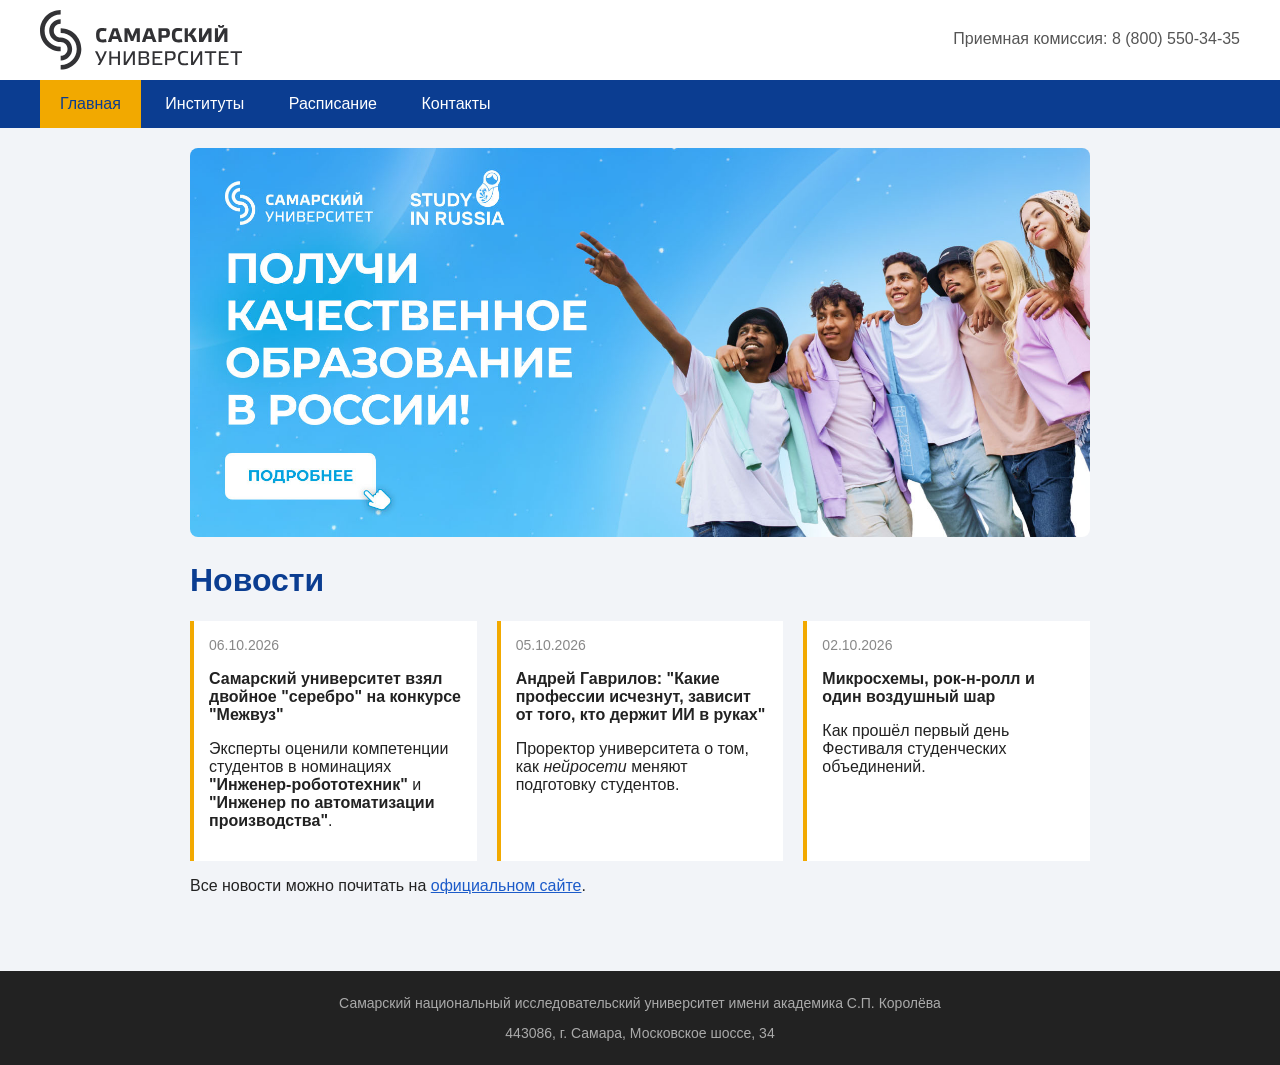
==== lab2/index.html @ c814abed "change banner" ====
<!DOCTYPE html>
<html lang="ru">
<head>
    <meta charset="UTF-8">
    <title>Самарский университет</title>
    <link rel="stylesheet" href="style.css">
</head>
<body>
    <div id="header">
        <a href="index.html"><img src="img/logo.svg" alt="Самарский университет" class="logo"></a>
        <span class="phone">Приемная комиссия: 8 (800) 550-34-35</span>
    </div>
    <div id="menu">
        <a href="index.html" class="active">Главная</a>
        <a href="institutes.html">Институты</a>
        <a href="schedule.html">Расписание</a>
        <a href="contacts.html">Контакты</a>
    </div>

    <div class="content">
        <img src="img/banner.jpg" alt="Образование в России" class="banner">

        <h1>Новости</h1>
        <div class="news">
            <div class="card">
                <span class="date">06.10.2026</span>
                <h3>Самарский университет взял двойное "серебро" на конкурсе "Межвуз"</h3>
                <p>Эксперты оценили компетенции студентов в номинациях <b>"Инженер-робототехник"</b> и <b>"Инженер по автоматизации производства"</b>.</p>
            </div>
            <div class="card">
                <span class="date">05.10.2026</span>
                <h3>Андрей Гаврилов: "Какие профессии исчезнут, зависит от того, кто держит ИИ в руках"</h3>
                <p>Проректор университета о том, как <i>нейросети</i> меняют подготовку студентов.</p>
            </div>
            <div class="card">
                <span class="date">02.10.2026</span>
                <h3>Микросхемы, рок-н-ролл и один воздушный шар</h3>
                <p>Как прошёл первый день Фестиваля студенческих объединений.</p>
            </div>
        </div>
        <p>Все новости можно почитать на <a href="https://ssau.ru/news">официальном сайте</a>.</p>
    </div>

    <div id="footer">
        <p>Самарский национальный исследовательский университет имени академика С.П. Королёва</p>
        <p>443086, г. Самара, Московское шоссе, 34</p>
    </div>
</body>
</html>
---- lab2/style.css ----
body {
    margin: 0;
    font-family: Arial, sans-serif;
    background-color: #f2f4f8;
    color: #222;
}

h1 {
    color: #0b3d91;
}

#header {
    background-color: white;
    padding: 10px 40px;
    overflow: hidden;
}

.logo {
    height: 60px;
    float: left;
}

.phone {
    float: right;
    margin-top: 20px;
    color: #555;
}

#menu {
    background-color: #0b3d91;
    padding: 0 40px;
}

#menu a {
    display: inline-block;
    color: white;
    text-decoration: none;
    padding: 15px 20px;
}

#menu a:hover {
    background-color: #1c5bc9;
}

#menu a.active {
    background-color: #f2a900;
    color: #0b3d91;
}

.content {
    width: 900px;
    margin: 0 auto;
    padding: 20px;
}

.banner {
    width: 100%;
    border-radius: 8px;
}

.news {
    display: flex;
    gap: 20px;
}

.card {
    background-color: white;
    padding: 15px;
    border-left: 4px solid #f2a900;
    width: 33%;
}

.card h3 {
    font-size: 16px;
}

.date {
    color: #888;
    font-size: 14px;
}

a {
    color: #1c5bc9;
}

table {
    border-collapse: collapse;
    width: 100%;
    background-color: white;
}

th {
    background-color: #0b3d91;
    color: white;
    padding: 10px;
}

td {
    border: 1px solid #ccc;
    padding: 8px;
}

tr:nth-child(even) {
    background-color: #e8eef9;
}

.left {
    text-align: left;
}

.center {
    text-align: center;
}

.right {
    text-align: right;
}

.note {
    margin-top: 20px;
    color: #555;
}

#footer {
    background-color: #222;
    color: #aaa;
    text-align: center;
    padding: 10px;
    margin-top: 40px;
    font-size: 14px;
}
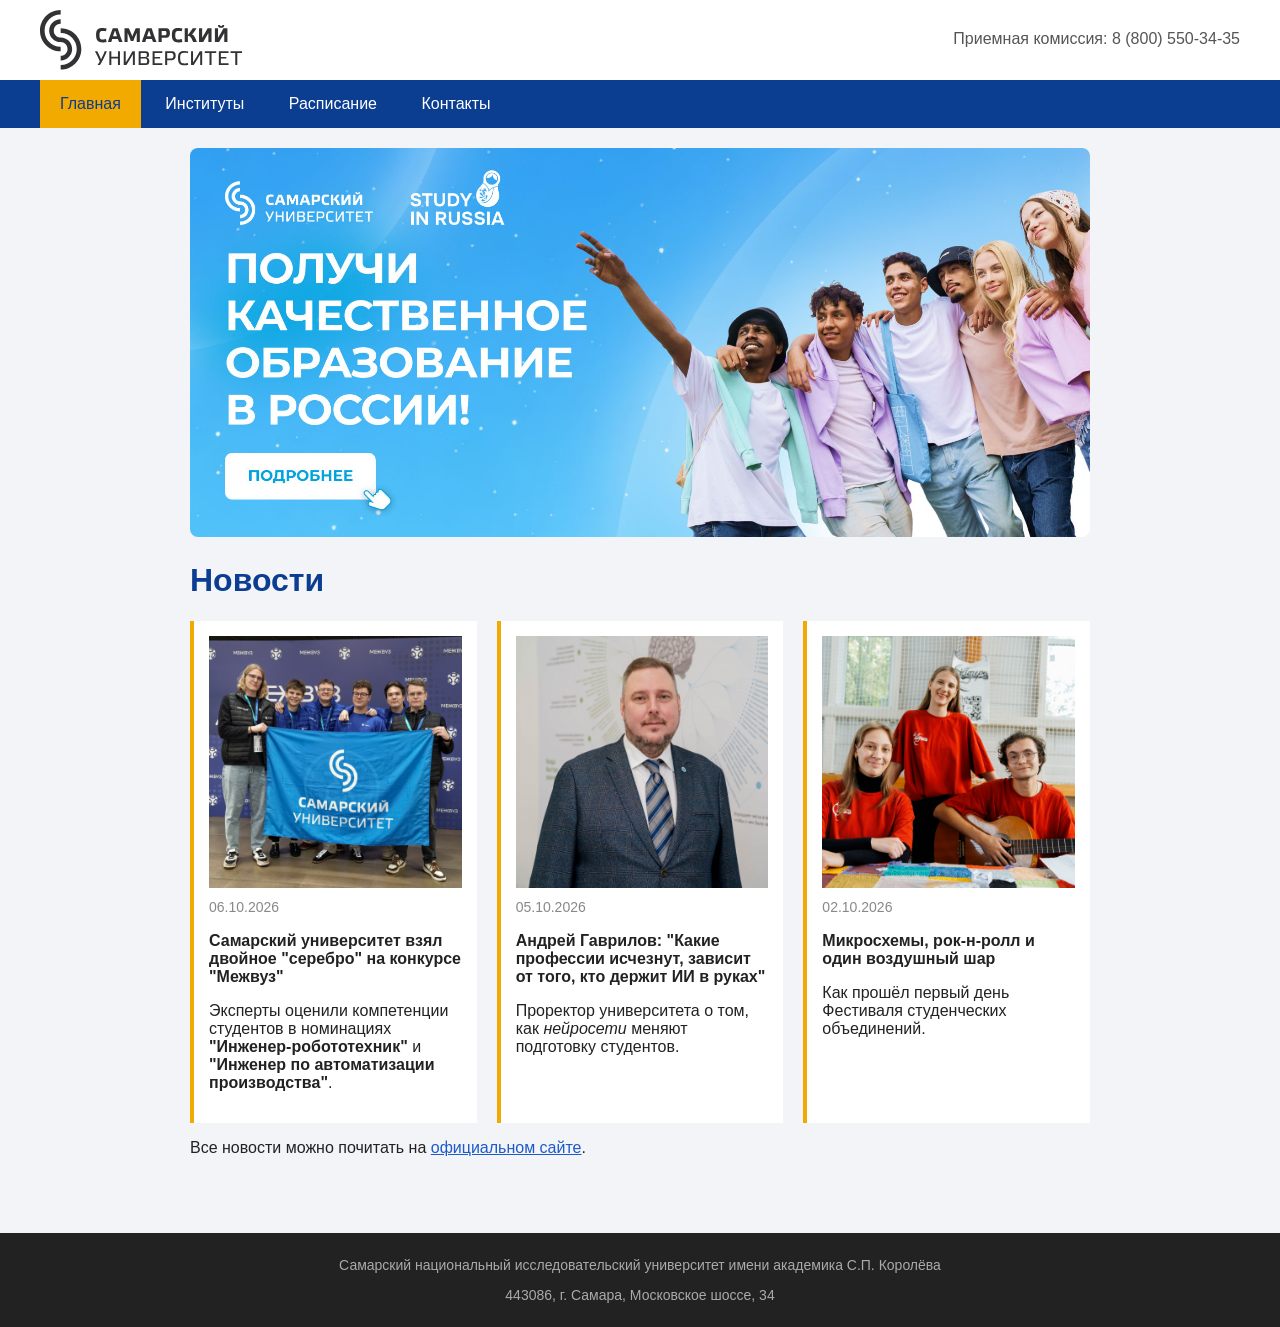
==== commit d214d526: "add images" ====
--- a/lab2/index.html
+++ b/lab2/index.html
@@ -23,16 +23,19 @@
         <h1>Новости</h1>
         <div class="news">
             <div class="card">
+                <img src="img/news1.png" alt="Новость">
                 <span class="date">06.10.2026</span>
                 <h3>Самарский университет взял двойное "серебро" на конкурсе "Межвуз"</h3>
                 <p>Эксперты оценили компетенции студентов в номинациях <b>"Инженер-робототехник"</b> и <b>"Инженер по автоматизации производства"</b>.</p>
             </div>
             <div class="card">
+                <img src="img/news2.png" alt="Новость">
                 <span class="date">05.10.2026</span>
                 <h3>Андрей Гаврилов: "Какие профессии исчезнут, зависит от того, кто держит ИИ в руках"</h3>
                 <p>Проректор университета о том, как <i>нейросети</i> меняют подготовку студентов.</p>
             </div>
             <div class="card">
+                <img src="img/news3.png" alt="Новость">
                 <span class="date">02.10.2026</span>
                 <h3>Микросхемы, рок-н-ролл и один воздушный шар</h3>
                 <p>Как прошёл первый день Фестиваля студенческих объединений.</p>
--- a/lab2/style.css
+++ b/lab2/style.css
@@ -129,3 +129,47 @@
     margin-top: 40px;
     font-size: 14px;
 }
+
+.square {
+    list-style-type: square;
+}
+
+.card img {
+    display: block;
+    width: 100%;
+    margin-bottom: 10px;
+}
+
+.grid {
+    display: flex;
+    flex-wrap: wrap;
+    gap: 10px;
+}
+
+.item {
+    background-color: white;
+    width: 195px;
+    padding: 10px;
+    text-align: center;
+    box-shadow: 0 1px 4px rgba(0, 0, 0, 0.15);
+}
+
+.item img {
+    width: 180px;
+    height: 120px;
+}
+
+.item a {
+    display: block;
+    margin-top: 10px;
+    text-decoration: none;
+}
+
+.item a:hover {
+    text-decoration: underline;
+}
+
+.item p {
+    margin: 5px 0 0;
+    font-size: 14px;
+}
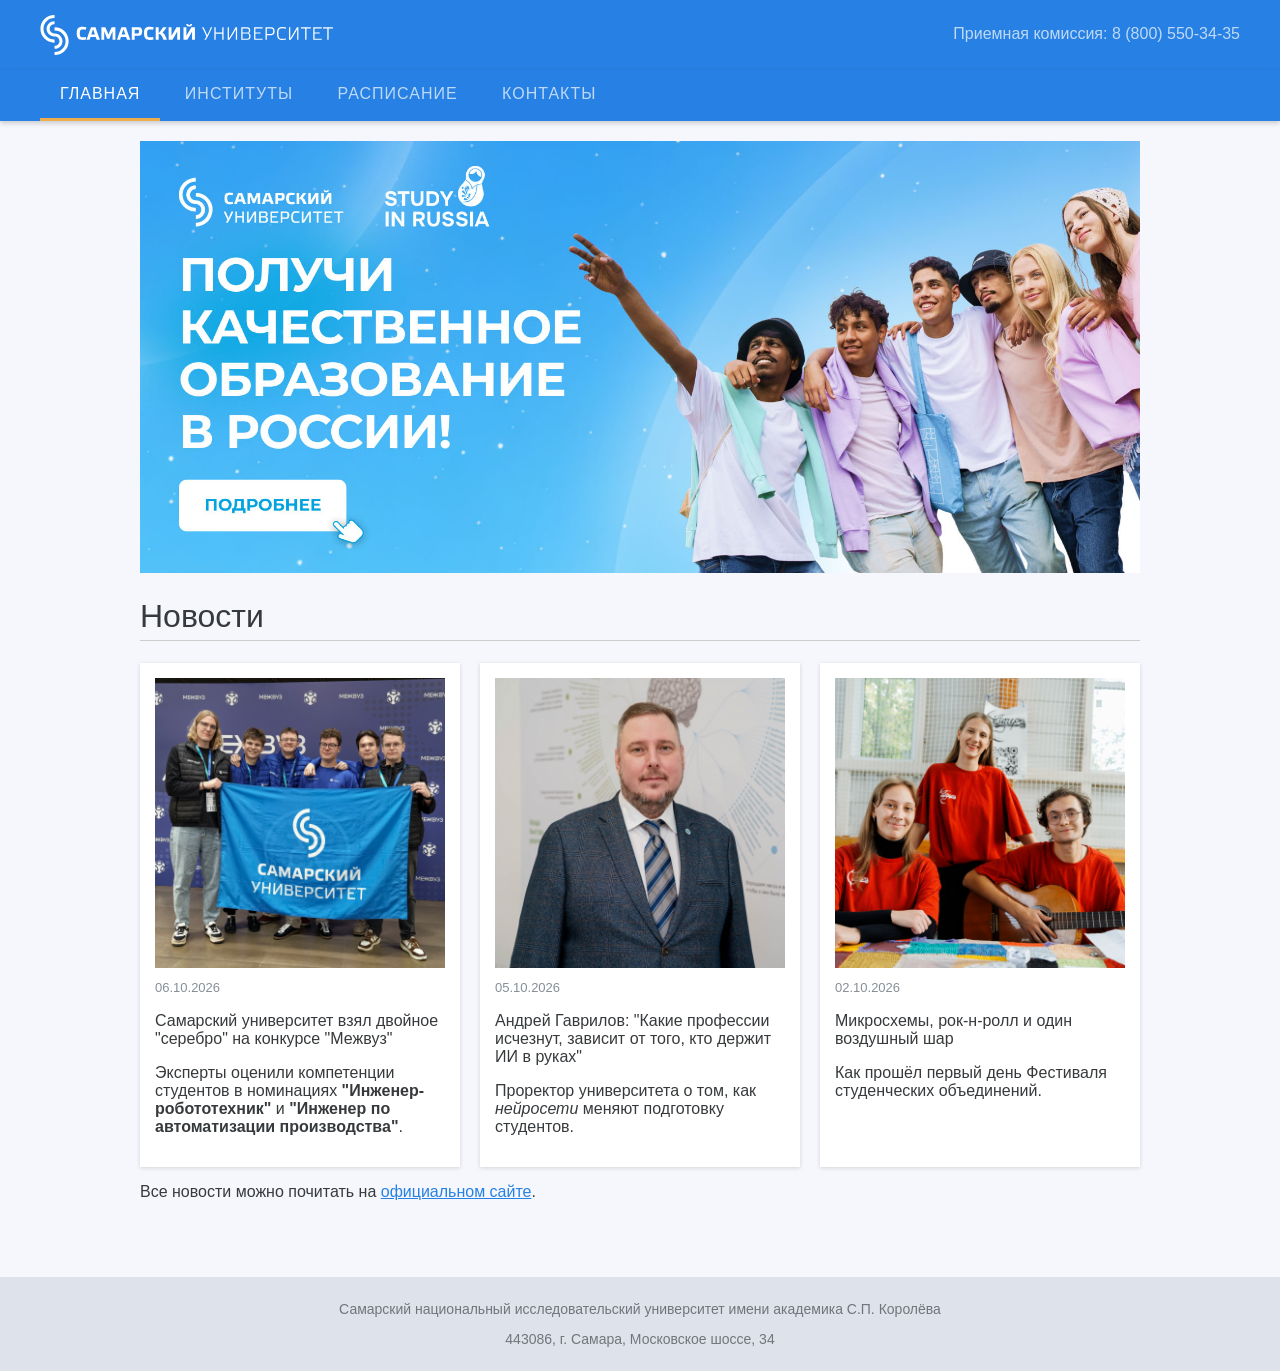
==== commit 2ff0cc56: "restyle like ssau" ====
--- a/lab2/index.html
+++ b/lab2/index.html
@@ -7,7 +7,7 @@
 </head>
 <body>
     <div id="header">
-        <a href="index.html"><img src="img/logo.svg" alt="Самарский университет" class="logo"></a>
+        <a href="index.html"><img src="img/logo-white.svg" alt="Самарский университет" class="logo"></a>
         <span class="phone">Приемная комиссия: 8 (800) 550-34-35</span>
     </div>
     <div id="menu">
--- a/lab2/style.css
+++ b/lab2/style.css
@@ -1,61 +1,69 @@
 body {
     margin: 0;
     font-family: Arial, sans-serif;
-    background-color: #f2f4f8;
-    color: #222;
+    background-color: #f5f7fc;
+    color: #373a3c;
 }
 
 h1 {
-    color: #0b3d91;
+    font-weight: normal;
+    border-bottom: 1px solid #ccc;
+    padding-bottom: 5px;
+}
+
+a {
+    color: #2780e3;
 }
 
 #header {
-    background-color: white;
-    padding: 10px 40px;
+    background-color: #2780e3;
+    padding: 15px 40px;
     overflow: hidden;
 }
 
 .logo {
-    height: 60px;
+    height: 40px;
     float: left;
 }
 
 .phone {
     float: right;
-    margin-top: 20px;
-    color: #555;
+    margin-top: 10px;
+    color: rgba(255, 255, 255, 0.7);
 }
 
 #menu {
-    background-color: #0b3d91;
+    background-color: #2780e3;
     padding: 0 40px;
+    box-shadow: 0 2px 5px rgba(0, 0, 0, 0.2);
 }
 
 #menu a {
     display: inline-block;
+    color: rgba(255, 255, 255, 0.7);
+    text-decoration: none;
+    text-transform: uppercase;
+    letter-spacing: 1px;
+    padding: 15px 20px;
+}
+
+#menu a:hover {
+    color: #f0ad4e;
+}
+
+#menu a.active {
     color: white;
-    text-decoration: none;
-    padding: 15px 20px;
-}
-
-#menu a:hover {
-    background-color: #1c5bc9;
-}
-
-#menu a.active {
-    background-color: #f2a900;
-    color: #0b3d91;
+    border-bottom: 3px solid #f0ad4e;
 }
 
 .content {
-    width: 900px;
+    width: 1000px;
     margin: 0 auto;
     padding: 20px;
 }
 
 .banner {
     width: 100%;
-    border-radius: 8px;
 }
 
 .news {
@@ -66,78 +74,24 @@
 .card {
     background-color: white;
     padding: 15px;
-    border-left: 4px solid #f2a900;
     width: 33%;
-}
-
-.card h3 {
-    font-size: 16px;
-}
-
-.date {
-    color: #888;
-    font-size: 14px;
-}
-
-a {
-    color: #1c5bc9;
-}
-
-table {
-    border-collapse: collapse;
-    width: 100%;
-    background-color: white;
-}
-
-th {
-    background-color: #0b3d91;
-    color: white;
-    padding: 10px;
-}
-
-td {
-    border: 1px solid #ccc;
-    padding: 8px;
-}
-
-tr:nth-child(even) {
-    background-color: #e8eef9;
-}
-
-.left {
-    text-align: left;
-}
-
-.center {
-    text-align: center;
-}
-
-.right {
-    text-align: right;
-}
-
-.note {
-    margin-top: 20px;
-    color: #555;
-}
-
-#footer {
-    background-color: #222;
-    color: #aaa;
-    text-align: center;
-    padding: 10px;
-    margin-top: 40px;
-    font-size: 14px;
-}
-
-.square {
-    list-style-type: square;
+    box-shadow: 0 1px 4px rgba(0, 0, 0, 0.15);
 }
 
 .card img {
     display: block;
     width: 100%;
     margin-bottom: 10px;
+}
+
+.card h3 {
+    font-size: 16px;
+    font-weight: normal;
+}
+
+.date {
+    color: #868e96;
+    font-size: 13px;
 }
 
 .grid {
@@ -173,3 +127,122 @@
     margin: 5px 0 0;
     font-size: 14px;
 }
+
+.square {
+    list-style-type: square;
+}
+
+.group {
+    background: linear-gradient(90deg, #2780e3, #5e35b1);
+    color: white;
+    padding: 10px 20px;
+    border-radius: 4px;
+}
+
+.group h2 {
+    font-weight: normal;
+    margin: 5px 0;
+}
+
+.group p {
+    font-size: 14px;
+    margin: 5px 0;
+}
+
+.chip {
+    display: inline-block;
+    padding: 4px 8px;
+    font-size: 12px;
+    text-transform: uppercase;
+    border-radius: 3px;
+}
+
+.chip.lec {
+    background-color: #eaf9f0;
+    color: #16a086;
+}
+
+.chip.pr {
+    background-color: #dfeeff;
+    color: #2780e3;
+}
+
+.chip.lab {
+    background-color: #ffe2fe;
+    color: #b03cc9;
+}
+
+table {
+    border-collapse: collapse;
+    width: 100%;
+    background-color: white;
+    box-shadow: 0 1px 4px rgba(0, 0, 0, 0.15);
+}
+
+th {
+    font-weight: normal;
+    padding: 8px;
+    border: 1px solid #bcd6f5;
+}
+
+td {
+    border: 1px solid #bcd6f5;
+    padding: 8px;
+}
+
+.week td {
+    color: #2780e3;
+    padding: 12px;
+}
+
+.time {
+    width: 50px;
+}
+
+.lesson {
+    vertical-align: top;
+    font-size: 13px;
+    width: 15%;
+}
+
+td.lec {
+    border-left: 3px solid #16a086;
+}
+
+td.pr {
+    border-left: 3px solid #64b5ff;
+}
+
+td.lab {
+    border-left: 3px solid #df5fff;
+}
+
+.teacher {
+    color: #2780e3;
+}
+
+.left {
+    text-align: left;
+}
+
+.center {
+    text-align: center;
+}
+
+.right {
+    text-align: right;
+}
+
+.note {
+    margin-top: 20px;
+    color: #868e96;
+}
+
+#footer {
+    background-color: #dee2ea;
+    color: #6f767c;
+    text-align: center;
+    padding: 10px;
+    margin-top: 40px;
+    font-size: 14px;
+}
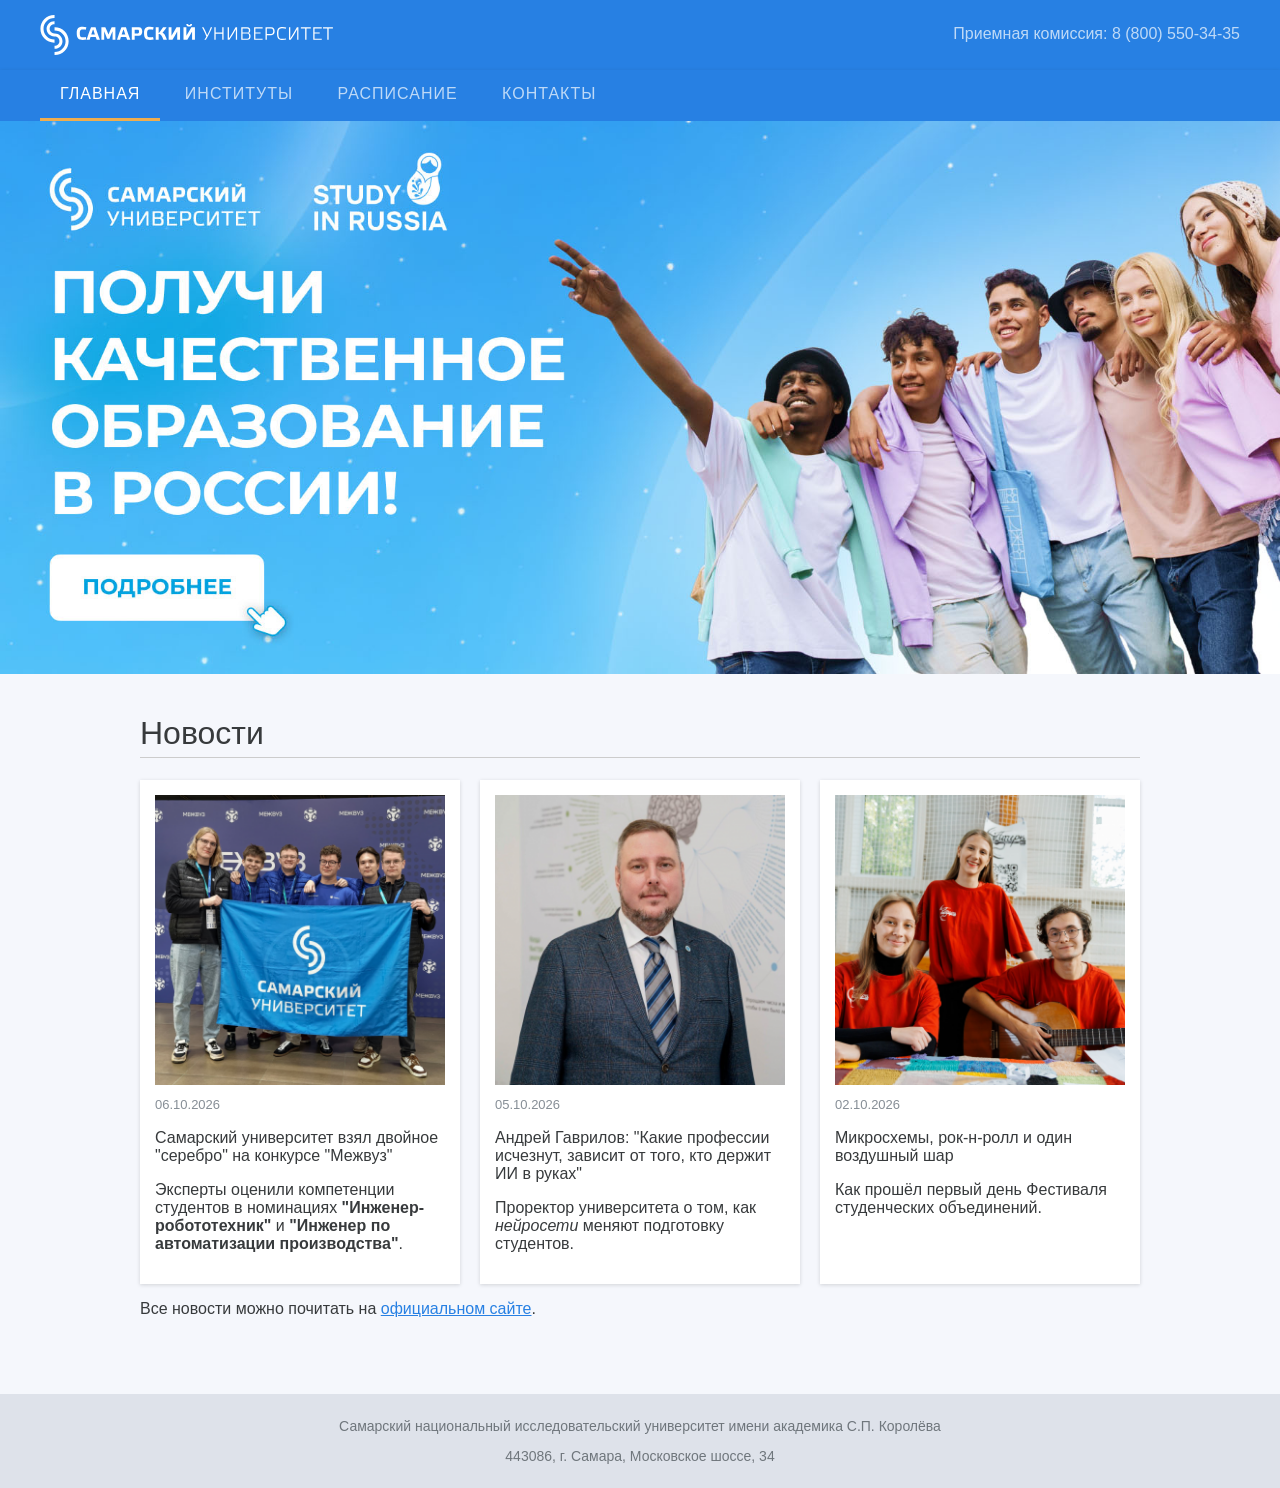
==== commit 92a839dc: "full width banner" ====
--- a/lab2/index.html
+++ b/lab2/index.html
@@ -17,9 +17,9 @@
         <a href="contacts.html">Контакты</a>
     </div>
 
+    <img src="img/banner.jpg" alt="Образование в России" class="banner">
+
     <div class="content">
-        <img src="img/banner.jpg" alt="Образование в России" class="banner">
-
         <h1>Новости</h1>
         <div class="news">
             <div class="card">
--- a/lab2/style.css
+++ b/lab2/style.css
@@ -63,6 +63,7 @@
 }
 
 .banner {
+    display: block;
     width: 100%;
 }
 
@@ -246,3 +247,7 @@
     margin-top: 40px;
     font-size: 14px;
 }
+
+.map {
+    border: 1px solid #ccc;
+}
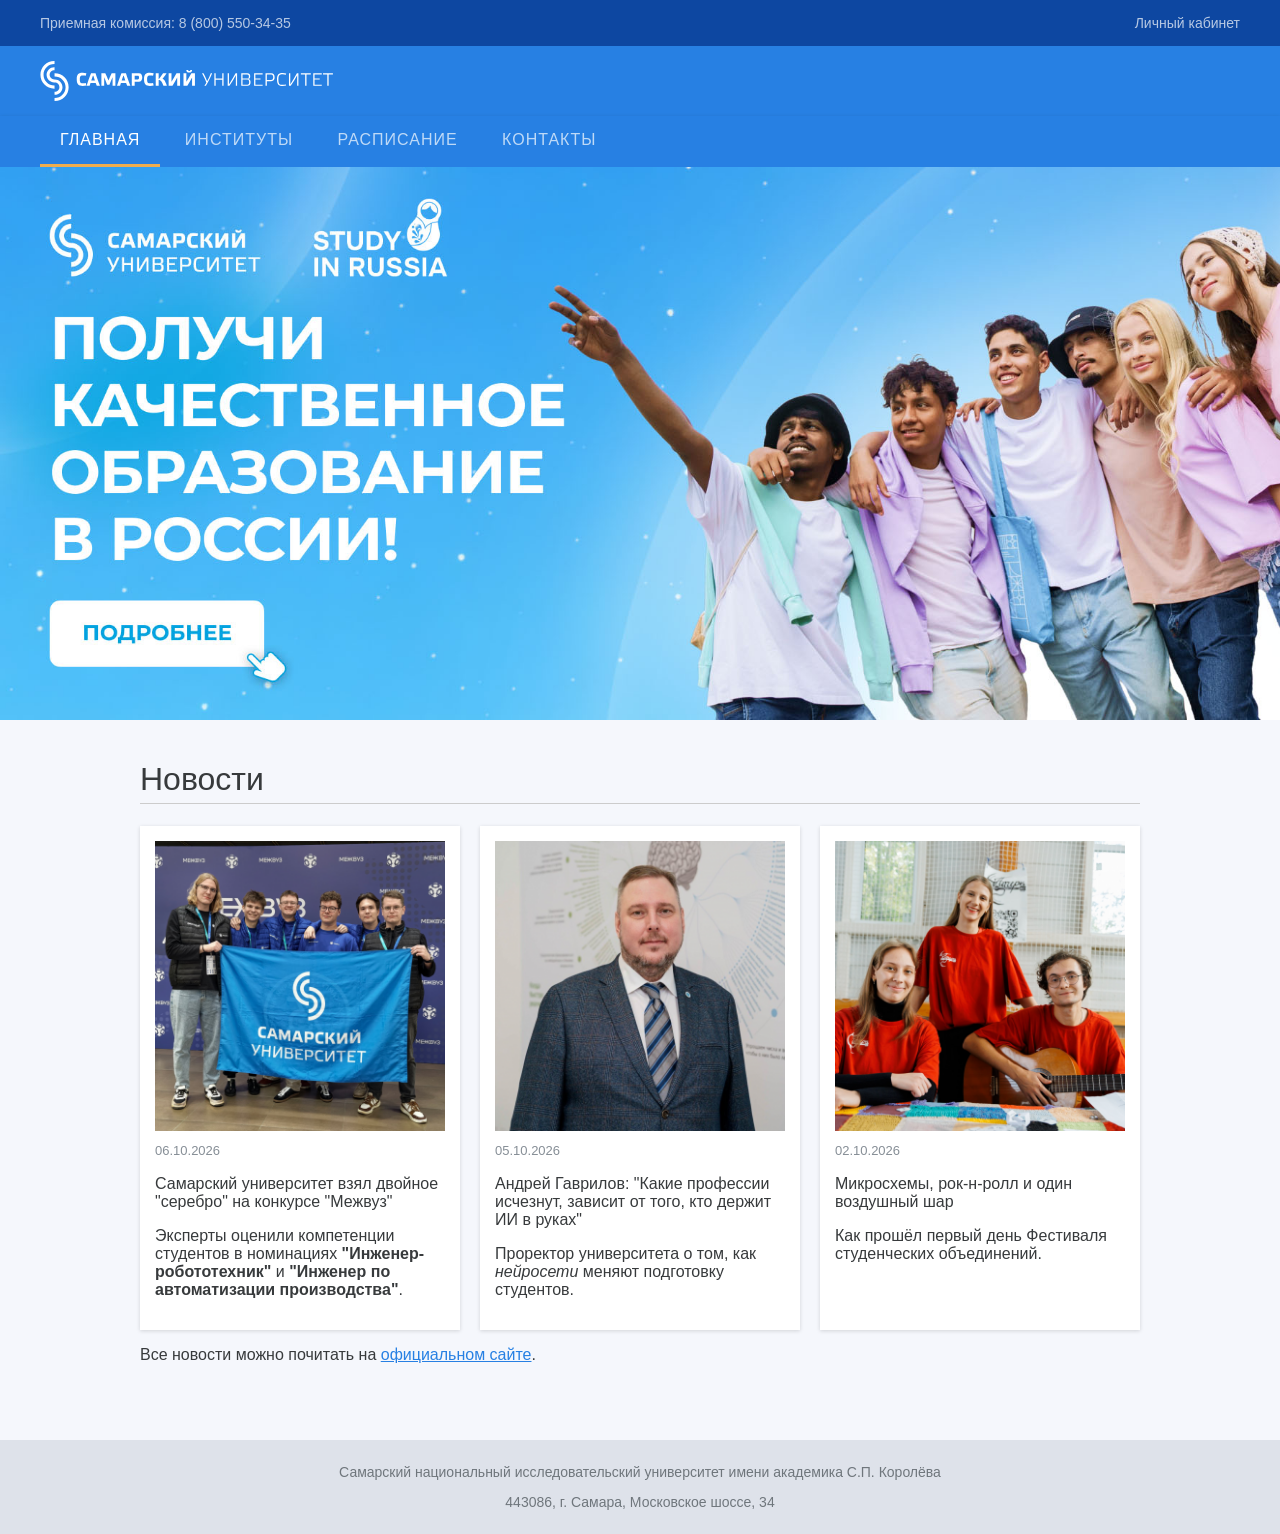
==== commit 4c07b846: "add top bar" ====
--- a/lab2/index.html
+++ b/lab2/index.html
@@ -6,9 +6,12 @@
     <link rel="stylesheet" href="style.css">
 </head>
 <body>
+    <div id="top">
+        <span>Приемная комиссия: 8 (800) 550-34-35</span>
+        <a href="https://lk.ssau.ru/">Личный кабинет</a>
+    </div>
     <div id="header">
         <a href="index.html"><img src="img/logo-white.svg" alt="Самарский университет" class="logo"></a>
-        <span class="phone">Приемная комиссия: 8 (800) 550-34-35</span>
     </div>
     <div id="menu">
         <a href="index.html" class="active">Главная</a>
--- a/lab2/style.css
+++ b/lab2/style.css
@@ -15,6 +15,23 @@
     color: #2780e3;
 }
 
+#top {
+    background-color: #0d47a1;
+    color: rgba(255, 255, 255, 0.7);
+    padding: 15px 40px;
+    font-size: 14px;
+}
+
+#top a {
+    float: right;
+    color: rgba(255, 255, 255, 0.7);
+    text-decoration: none;
+}
+
+#top a:hover {
+    color: white;
+}
+
 #header {
     background-color: #2780e3;
     padding: 15px 40px;
@@ -26,11 +43,7 @@
     float: left;
 }
 
-.phone {
-    float: right;
-    margin-top: 10px;
-    color: rgba(255, 255, 255, 0.7);
-}
+
 
 #menu {
     background-color: #2780e3;
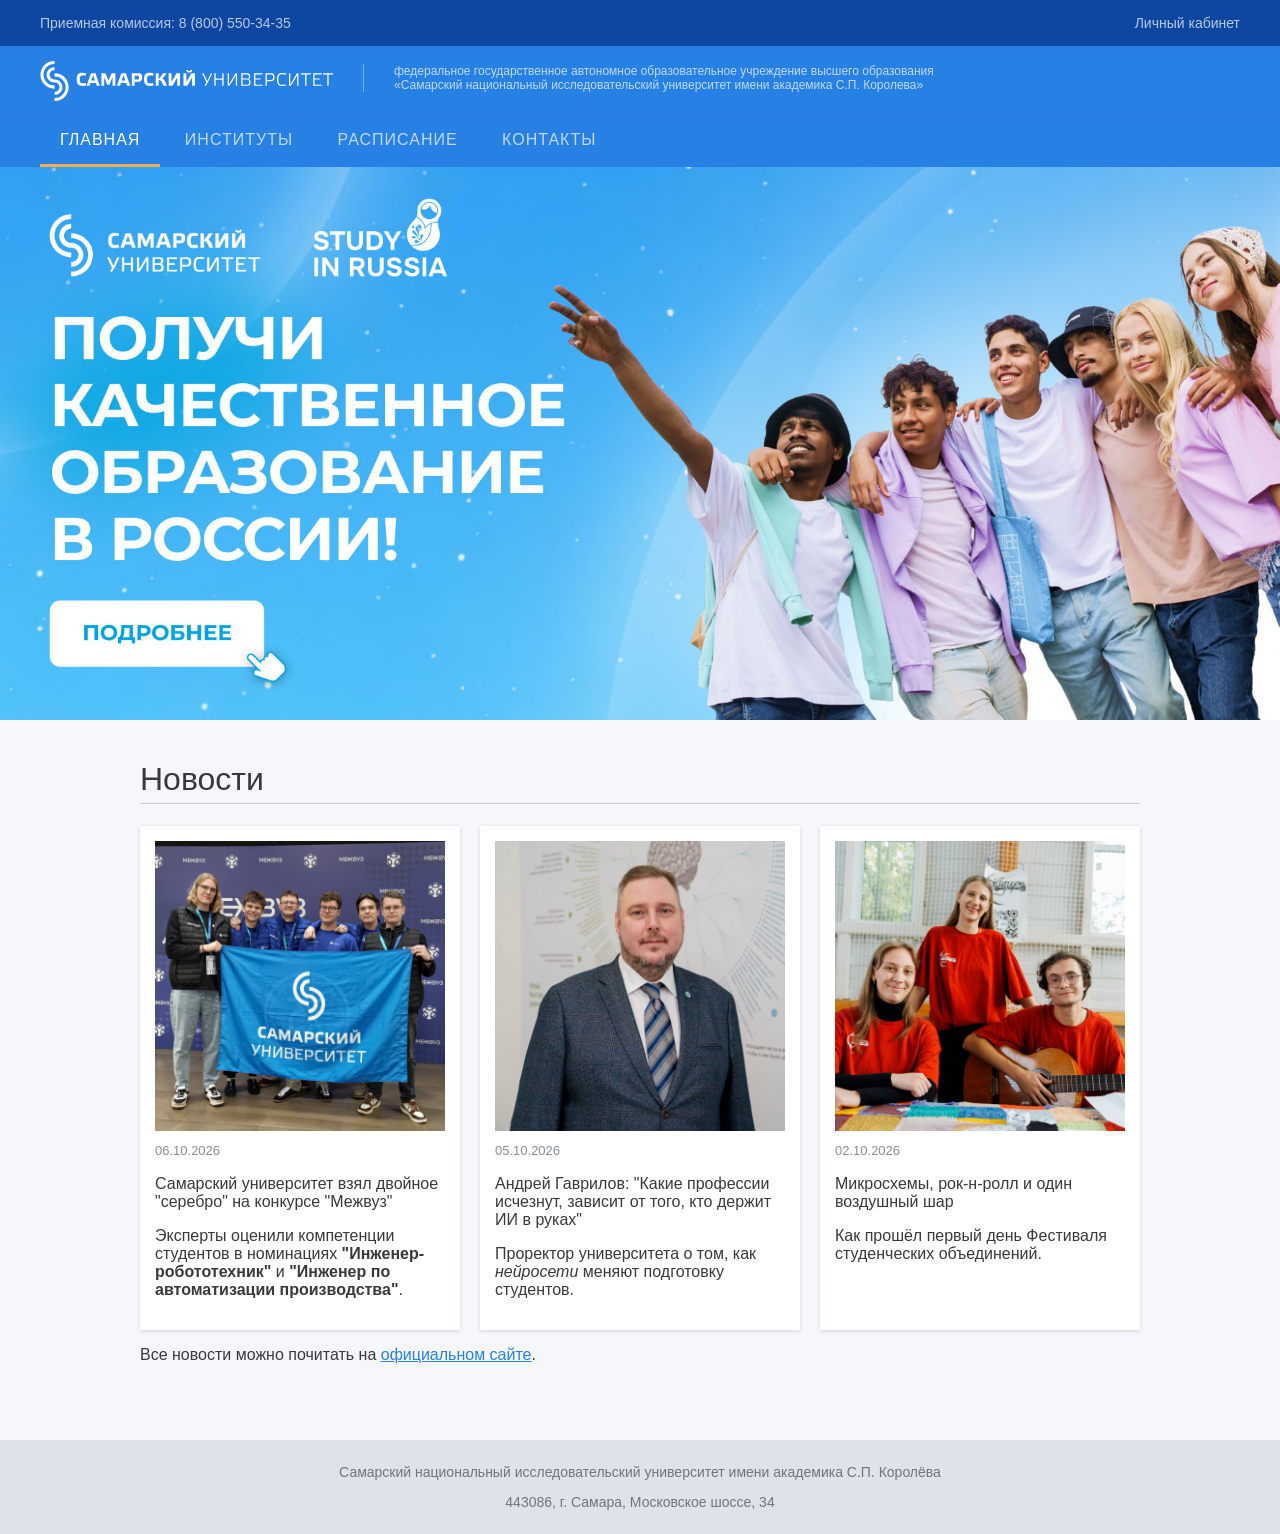
==== commit 0f0bda1d: "add caption to header" ====
--- a/lab2/index.html
+++ b/lab2/index.html
@@ -12,6 +12,8 @@
     </div>
     <div id="header">
         <a href="index.html"><img src="img/logo-white.svg" alt="Самарский университет" class="logo"></a>
+        <p class="caption">федеральное государственное автономное образовательное учреждение высшего образования<br>
+        «Самарский национальный исследовательский университет имени академика С.П. Королева»</p>
     </div>
     <div id="menu">
         <a href="index.html" class="active">Главная</a>
--- a/lab2/style.css
+++ b/lab2/style.css
@@ -41,6 +41,15 @@
 .logo {
     height: 40px;
     float: left;
+}
+
+.caption {
+    float: left;
+    margin: 3px 0 0 30px;
+    padding-left: 30px;
+    border-left: 1px solid rgba(255, 255, 255, 0.4);
+    font-size: 12px;
+    color: rgba(255, 255, 255, 0.7);
 }
 
 
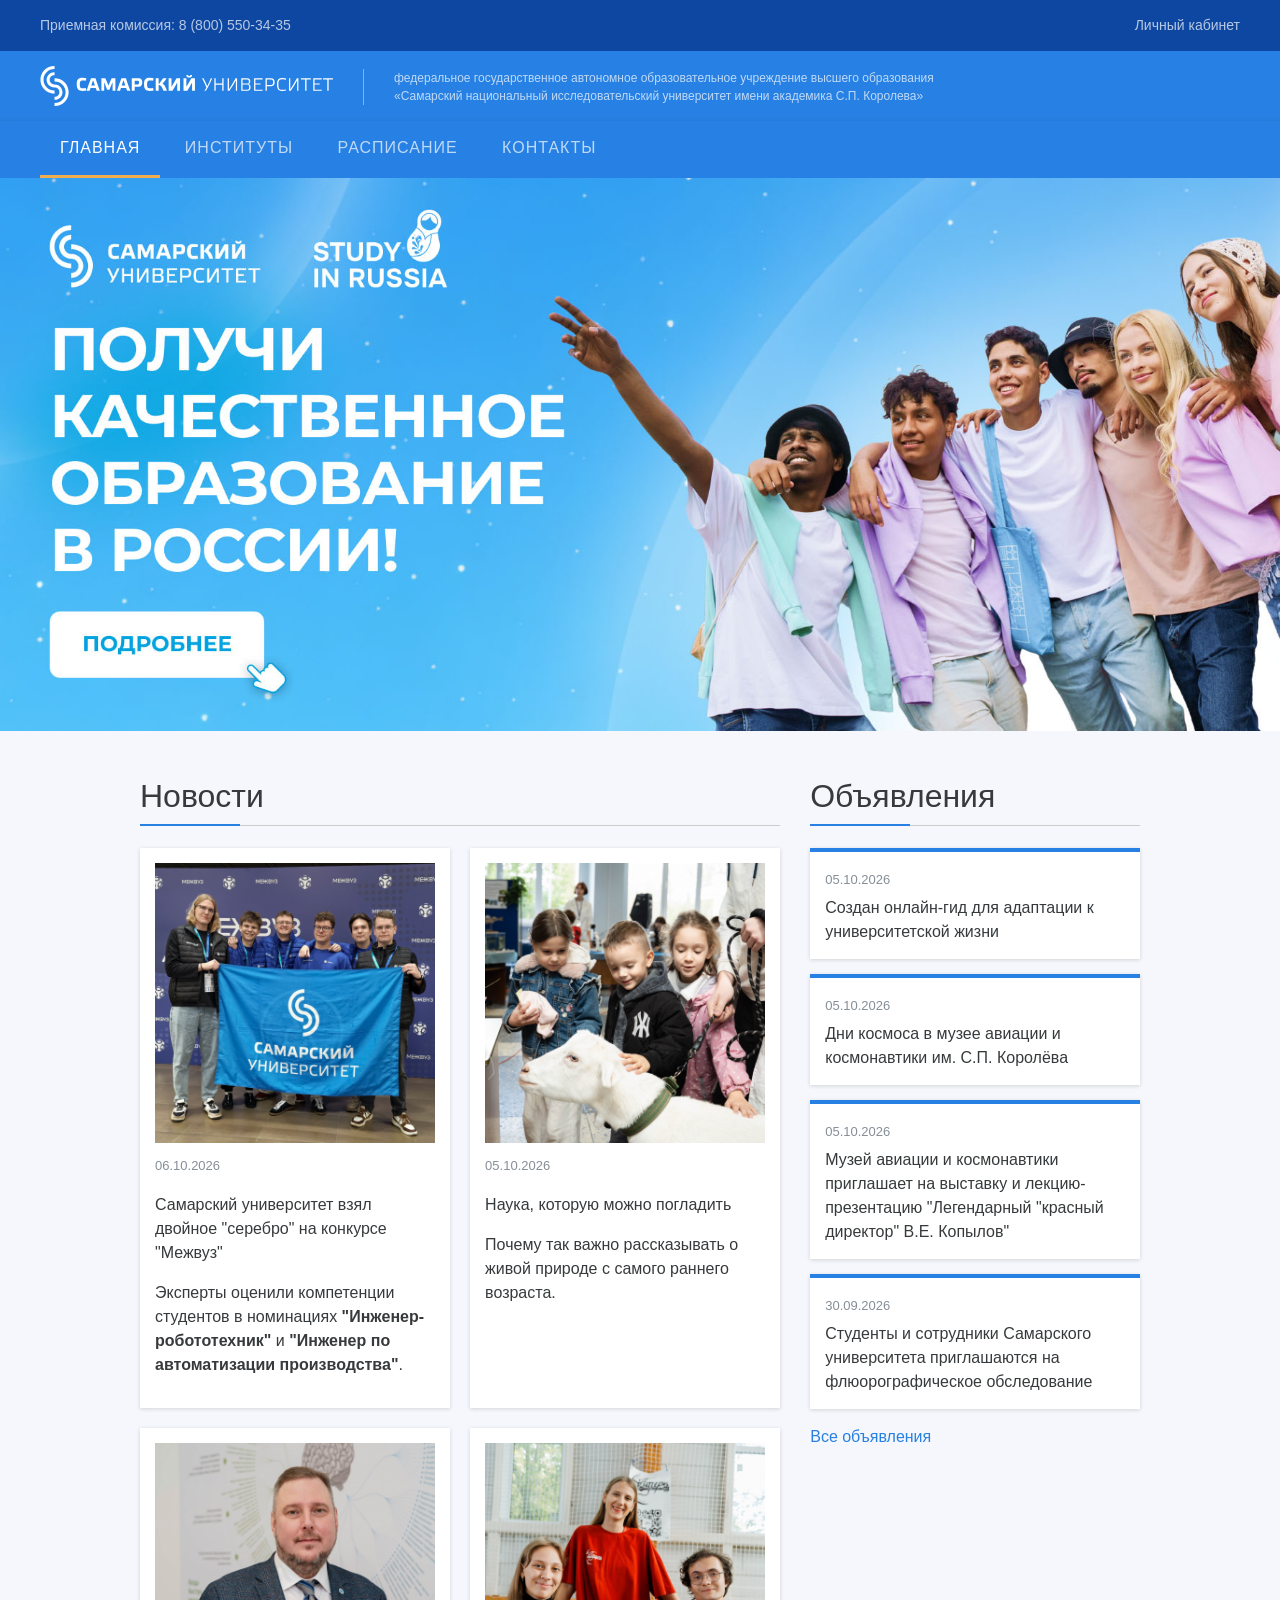
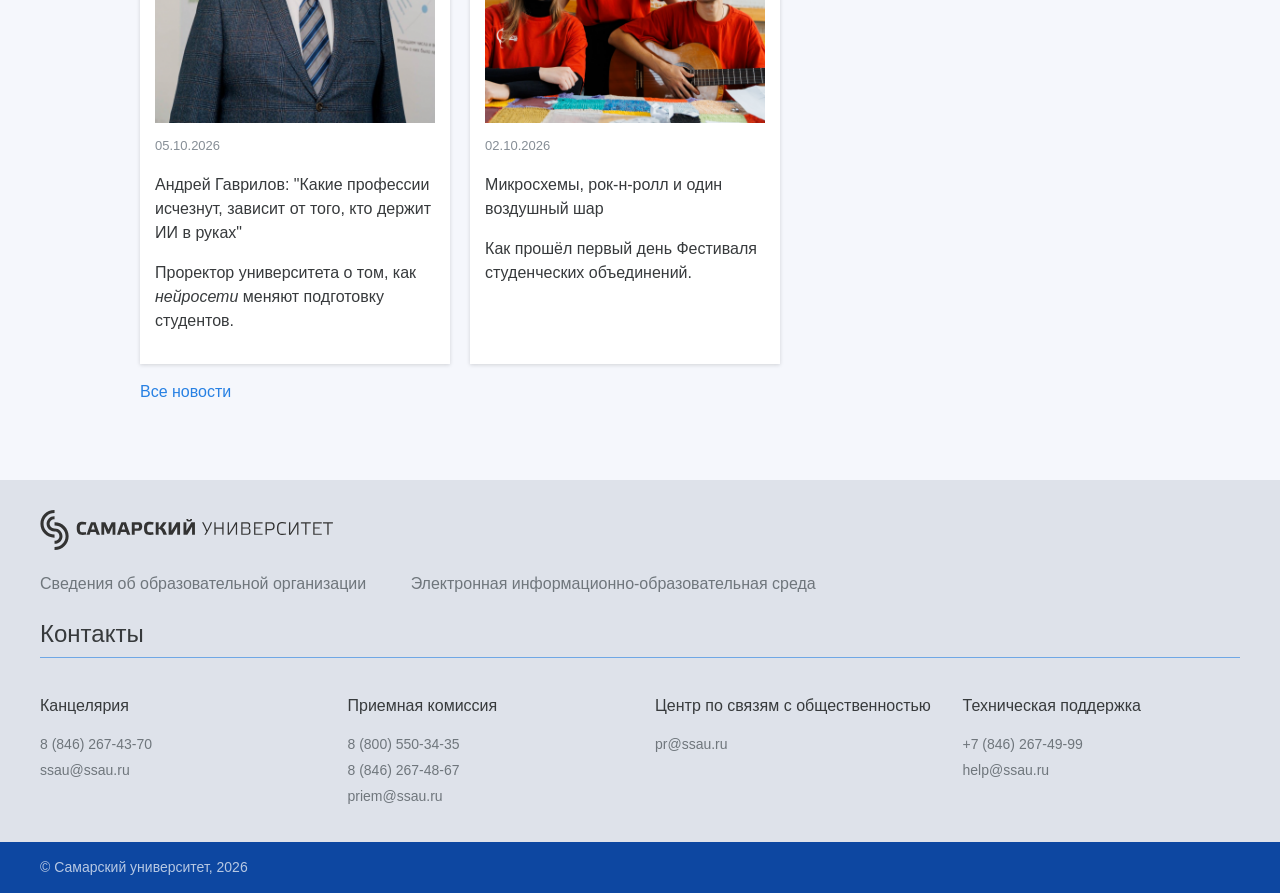
==== commit 98a1d35c: "small fixes" ====
--- a/lab2/index.html
+++ b/lab2/index.html
@@ -22,36 +22,92 @@
         <a href="contacts.html">Контакты</a>
     </div>
 
-    <img src="img/banner.jpg" alt="Образование в России" class="banner">
+    <a href="https://studyinrussia.ru/"><img src="img/banner.jpg" alt="Образование в России" class="banner"></a>
 
-    <div class="content">
+    <div class="content main">
+        <div class="news-col">
         <h1>Новости</h1>
         <div class="news">
             <div class="card">
-                <img src="img/news1.png" alt="Новость">
+                <a href="https://ssau.ru/news/26128-samarskiy-universitet-im-koroleva-vzyal-dvoynoe-serebro-na-vserossiyskom-inzhenernom-konkurse-mezhvuz"><img src="img/news1.png" alt="Новость"></a>
                 <span class="date">06.10.2026</span>
-                <h3>Самарский университет взял двойное "серебро" на конкурсе "Межвуз"</h3>
+                <h3><a href="https://ssau.ru/news/26128-samarskiy-universitet-im-koroleva-vzyal-dvoynoe-serebro-na-vserossiyskom-inzhenernom-konkurse-mezhvuz">Самарский университет взял двойное "серебро" на конкурсе "Межвуз"</a></h3>
                 <p>Эксперты оценили компетенции студентов в номинациях <b>"Инженер-робототехник"</b> и <b>"Инженер по автоматизации производства"</b>.</p>
             </div>
             <div class="card">
-                <img src="img/news2.png" alt="Новость">
+                <a href="https://ssau.ru/news/26122-nauka-kotoruyu-mozhno-pogladit"><img src="img/news4.png" alt="Новость"></a>
                 <span class="date">05.10.2026</span>
-                <h3>Андрей Гаврилов: "Какие профессии исчезнут, зависит от того, кто держит ИИ в руках"</h3>
+                <h3><a href="https://ssau.ru/news/26122-nauka-kotoruyu-mozhno-pogladit">Наука, которую можно погладить</a></h3>
+                <p>Почему так важно рассказывать о живой природе с самого раннего возраста.</p>
+            </div>
+            <div class="card">
+                <a href="https://ssau.ru/news/26116-andrey-gavrilov-kakie-professii-ischeznut-zavisit-ot-togo-kto-derzhit-ii-v-rukakh"><img src="img/news2.png" alt="Новость"></a>
+                <span class="date">05.10.2026</span>
+                <h3><a href="https://ssau.ru/news/26116-andrey-gavrilov-kakie-professii-ischeznut-zavisit-ot-togo-kto-derzhit-ii-v-rukakh">Андрей Гаврилов: "Какие профессии исчезнут, зависит от того, кто держит ИИ в руках"</a></h3>
                 <p>Проректор университета о том, как <i>нейросети</i> меняют подготовку студентов.</p>
             </div>
             <div class="card">
-                <img src="img/news3.png" alt="Новость">
+                <a href="https://ssau.ru/news/26109-mikroskhemy-rok-n-roll-i-odin-vozdushnyy-shar"><img src="img/news3.png" alt="Новость"></a>
                 <span class="date">02.10.2026</span>
-                <h3>Микросхемы, рок-н-ролл и один воздушный шар</h3>
+                <h3><a href="https://ssau.ru/news/26109-mikroskhemy-rok-n-roll-i-odin-vozdushnyy-shar">Микросхемы, рок-н-ролл и один воздушный шар</a></h3>
                 <p>Как прошёл первый день Фестиваля студенческих объединений.</p>
             </div>
         </div>
-        <p>Все новости можно почитать на <a href="https://ssau.ru/news">официальном сайте</a>.</p>
+        <p><a href="https://ssau.ru/news">Все новости</a></p>
+        </div>
+
+        <div class="ads-col">
+            <h1>Объявления</h1>
+            <div class="ad">
+                <span class="date">05.10.2026</span>
+                <a href="https://ssau.ru/news/26125-sozdan-onlayn-gid-dlya-adaptatsii-k-universitetskoy-zhizni">Создан онлайн-гид для адаптации к университетской жизни</a>
+            </div>
+            <div class="ad">
+                <span class="date">05.10.2026</span>
+                <a href="https://ssau.ru/news/26124-dni-kosmosa-v-muzee-aviatsii-i-kosmonavtiki-im-sp-koroleva">Дни космоса в музее авиации и космонавтики им. С.П. Королёва</a>
+            </div>
+            <div class="ad">
+                <span class="date">05.10.2026</span>
+                <a href="https://ssau.ru/news/26120-muzey-aviatsii-i-kosmonavtiki-priglashaet-na-vystavku-i-lektsiyu-prezentatsiyu-legendarnyy-krasnyy-direktor-ve-kopylov">Музей авиации и космонавтики приглашает на выставку и лекцию-презентацию "Легендарный "красный директор" В.Е. Копылов"</a>
+            </div>
+            <div class="ad">
+                <span class="date">30.09.2026</span>
+                <a href="https://ssau.ru/news/26095-studenty-i-sotrudniki-samarskogo-universiteta-priglashayutsya-na-flyuorograficheskoe-obsledovanie">Студенты и сотрудники Самарского университета приглашаются на флюорографическое обследование</a>
+            </div>
+            <p><a href="https://ssau.ru/news">Все объявления</a></p>
+        </div>
     </div>
 
     <div id="footer">
-        <p>Самарский национальный исследовательский университет имени академика С.П. Королёва</p>
-        <p>443086, г. Самара, Московское шоссе, 34</p>
+        <img src="img/logo.svg" alt="Самарский университет" class="logo">
+        <div class="footer-links">
+            <a href="https://ssau.ru/sveden/">Сведения об образовательной организации</a>
+            <a href="https://lk.ssau.ru/">Электронная информационно-образовательная среда</a>
+        </div>
+        <h2>Контакты</h2>
+        <div class="footer-contacts">
+            <div>
+                <h3>Канцелярия</h3>
+                <p>8 (846) 267-43-70</p>
+                <p><a href="mailto:ssau@ssau.ru">ssau@ssau.ru</a></p>
+            </div>
+            <div>
+                <h3>Приемная комиссия</h3>
+                <p>8 (800) 550-34-35</p>
+                <p>8 (846) 267-48-67</p>
+                <p><a href="mailto:priem@ssau.ru">priem@ssau.ru</a></p>
+            </div>
+            <div>
+                <h3>Центр по связям с общественностью</h3>
+                <p><a href="mailto:pr@ssau.ru">pr@ssau.ru</a></p>
+            </div>
+            <div>
+                <h3>Техническая поддержка</h3>
+                <p>+7 (846) 267-49-99</p>
+                <p><a href="mailto:help@ssau.ru">help@ssau.ru</a></p>
+            </div>
+        </div>
     </div>
+    <div id="bottom">© Самарский университет, 2026</div>
 </body>
 </html>
--- a/lab2/style.css
+++ b/lab2/style.css
@@ -3,16 +3,43 @@
     font-family: Arial, sans-serif;
     background-color: #f5f7fc;
     color: #373a3c;
+    line-height: 1.5;
 }
 
 h1 {
+    position: relative;
     font-weight: normal;
     border-bottom: 1px solid #ccc;
     padding-bottom: 5px;
 }
 
+h1::after {
+    content: "";
+    position: absolute;
+    left: 0;
+    bottom: -1px;
+    width: 100px;
+    height: 2px;
+    background-color: #2780e3;
+}
+
+h2 {
+    font-weight: normal;
+}
+
 a {
     color: #2780e3;
+    text-decoration: none;
+}
+
+a:hover {
+    text-decoration: underline;
+}
+
+.crumbs {
+    background-color: #e9ecef;
+    padding: 12px 15px;
+    border-radius: 4px;
 }
 
 #top {
@@ -89,15 +116,30 @@
     width: 100%;
 }
 
+.main {
+    display: flex;
+    gap: 30px;
+}
+
+.news-col {
+    width: 66%;
+}
+
+.ads-col {
+    width: 34%;
+}
+
 .news {
     display: flex;
+    flex-wrap: wrap;
     gap: 20px;
 }
 
 .card {
+    box-sizing: border-box;
     background-color: white;
     padding: 15px;
-    width: 33%;
+    width: calc(50% - 10px);
     box-shadow: 0 1px 4px rgba(0, 0, 0, 0.15);
 }
 
@@ -110,6 +152,29 @@
 .card h3 {
     font-size: 16px;
     font-weight: normal;
+}
+
+.card h3 a {
+    color: #373a3c;
+    text-decoration: none;
+}
+
+.card h3 a:hover {
+    color: #2780e3;
+}
+
+.ad {
+    background-color: white;
+    border-top: 4px solid #2780e3;
+    padding: 15px;
+    margin-bottom: 15px;
+    box-shadow: 0 1px 4px rgba(0, 0, 0, 0.15);
+}
+
+.ad a {
+    display: block;
+    margin-top: 5px;
+    color: #373a3c;
 }
 
 .date {
@@ -264,9 +329,54 @@
 #footer {
     background-color: #dee2ea;
     color: #6f767c;
-    text-align: center;
-    padding: 10px;
+    padding: 30px 40px;
     margin-top: 40px;
+}
+
+#footer .logo {
+    float: none;
+}
+
+.footer-links a {
+    display: inline-block;
+    margin: 15px 40px 0 0;
+    color: #6f767c;
+}
+
+#footer h2 {
+    color: #373a3c;
+    border-bottom: 1px solid rgba(39, 128, 227, 0.6);
+    padding-bottom: 5px;
+}
+
+.footer-contacts {
+    display: flex;
+    gap: 30px;
+}
+
+.footer-contacts div {
+    width: 25%;
+}
+
+.footer-contacts h3 {
+    color: #373a3c;
+    font-weight: normal;
+    font-size: 16px;
+}
+
+.footer-contacts p {
+    margin: 5px 0;
+    font-size: 14px;
+}
+
+.footer-contacts a {
+    color: #6f767c;
+}
+
+#bottom {
+    background-color: #0d47a1;
+    color: rgba(255, 255, 255, 0.7);
+    padding: 15px 40px;
     font-size: 14px;
 }
 
